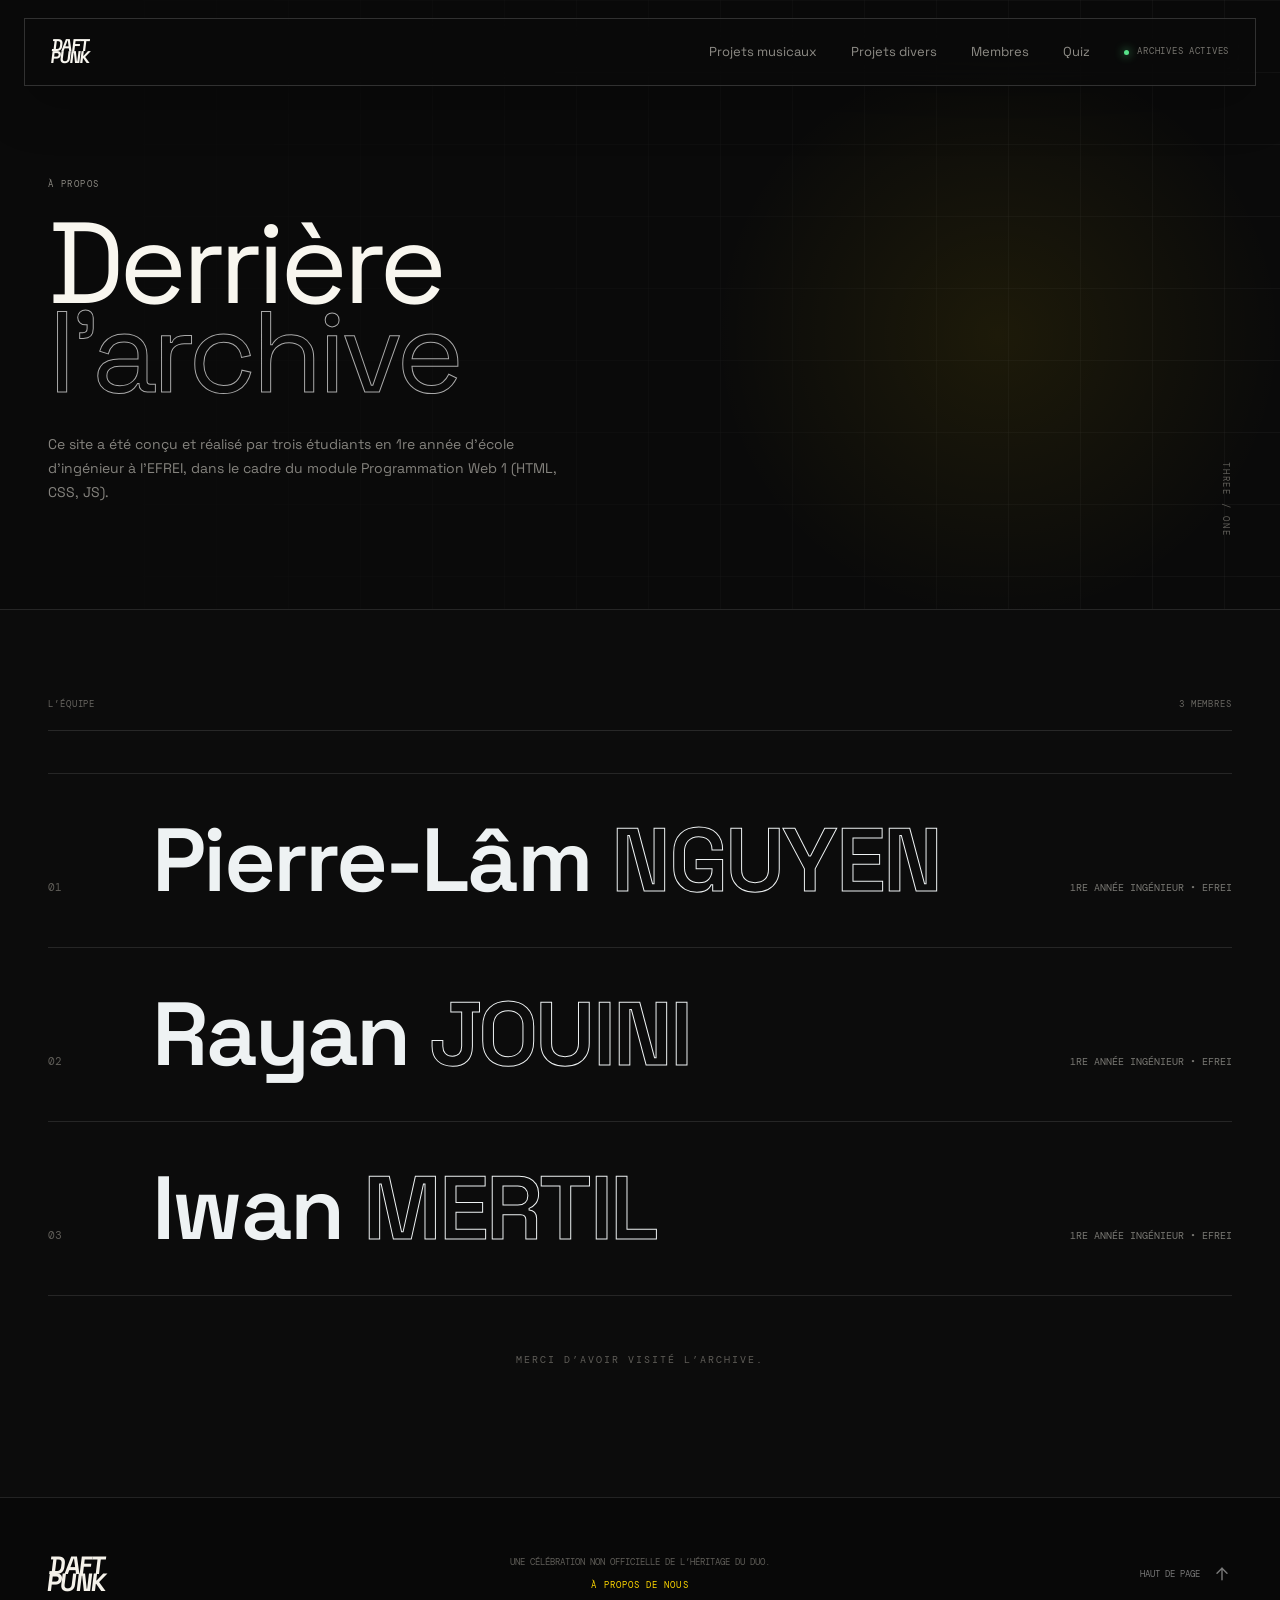
==== a-propos.html @ 089f153e "Ajout de apropos + optimisation du css." ====
<!doctype html>
<html lang="fr">
<head>
    <meta charset="UTF-8">
    <meta name="viewport" content="width=device-width, initial-scale=1.0">
    <title>À propos de nous — Daft Punk Archives</title>
    <meta name="description" content="L’équipe derrière Daft Punk Archives : Pierre-Lâm NGUYEN, Rayan JOUINI et Iwan MERTIL.">
    <link rel="icon" href="favicon.svg" type="image/svg+xml">
    <link rel="preconnect" href="https://fonts.googleapis.com">
    <link rel="preconnect" href="https://fonts.gstatic.com" crossorigin>
    <link rel="stylesheet" href="https://fonts.googleapis.com/css2?family=DM+Mono:wght@300;400;500&family=Space+Grotesk:wght@400;500;600;700&display=swap">
    <link rel="stylesheet" href="css/style.css">
</head>
<body id="top">
<a class="skip-link" href="#contenu">Aller au contenu</a>

<nav class="nav-shell subpage-nav" aria-label="Navigation principale">
    <a class="wordmark" href="index.html" aria-label="Retour à l’accueil"><span>DAFT</span><span>PUNK</span></a>
    <div class="nav-links" id="menu">
        <a href="projets-musicaux.html">Projets musicaux</a>
        <a href="projets-divers.html">Projets divers</a>
        <a href="projets-membres.html">Membres</a>
        <a href="projets-quiz.html">Quiz</a>
        <span class="nav-status"><i></i>Archives actives</span>
    </div>
    <button class="menu-button" type="button" aria-label="Ouvrir le menu" aria-expanded="false" aria-controls="menu">
        <svg aria-hidden="true" fill="none" height="20" viewBox="0 0 24 24" width="20">
            <g stroke="currentColor" stroke-linecap="round" stroke-linejoin="round" stroke-width="1.7">
                <path d="M4 7h16"/><path d="M4 12h16"/><path d="M4 17h16"/>
            </g>
        </svg>
    </button>
</nav>

<header class="subpage-hero">
    <div class="subpage-grid" aria-hidden="true"></div>
    <span class="section-index">À PROPOS</span>
    <h1>Derrière<br><i>l’archive</i></h1>
    <p>
        Ce site a été conçu et réalisé par trois étudiants en 1re année
        d’école d’ingénieur à l’EFREI, dans le cadre du module
        Programmation Web 1 (HTML, CSS, JS).
    </p>
    <span class="subpage-kicker">THREE / ONE</span>
</header>

<main class="subpage-main" id="contenu">
    <div class="subpage-toolbar">
        <span>L’équipe</span>
        <span></span>
        <span class="result-count">3 membres</span>
    </div>

    <ol class="credits">
        <li class="credit">
            <span class="credit-number">01</span>
            <h2>Pierre-Lâm <i>NGUYEN</i></h2>
            <span class="credit-role">1re année ingénieur • EFREI</span>
        </li>

        <li class="credit">
            <span class="credit-number">02</span>
            <h2>Rayan <i>JOUINI</i></h2>
            <span class="credit-role">1re année ingénieur • EFREI</span>
        </li>

        <li class="credit">
            <span class="credit-number">03</span>
            <h2>Iwan <i>MERTIL</i></h2>
            <span class="credit-role">1re année ingénieur • EFREI</span>
        </li>
    </ol>

    <p class="credits-end">Merci d’avoir visité l’archive.</p>
</main>

<footer>
    <a class="wordmark footer-mark" href="index.html" aria-label="Retour à l’accueil"><span>DAFT</span><span>PUNK</span></a>
    <p>Une célébration non officielle de l’héritage du duo.<br><a class="footer-link" href="a-propos.html" aria-current="page">À propos de nous</a></p>
    <a class="back-top" href="#top">Haut de page <svg aria-hidden="true" fill="none" height="20" viewBox="0 0 24 24" width="20"><g stroke="currentColor" stroke-linecap="round" stroke-linejoin="round" stroke-width="1.7"><path d="M5 12h14"/><path d="m13 6 6 6-6 6"/></g></svg></a>
</footer>
</body>
</html>
---- css/style.css ----
/* ==========================================================
   DAFT PUNK ARCHIVES — feuille de style
   1. Variables et base
   2. Navigation
   3. Accueil : hero
   4. Accueil : sections (index, musique, divers, membres)
   5. Footer
   6. Fenêtres (albums) et quiz
   7. Sous-pages (en-tête, albums, projets divers, membres)
   8. Photos
   9. Page À propos
   10. Responsive et accessibilité
   ========================================================== */


/* ---------- 1. Variables et base ---------- */
:root {
  --black: #0a0a0a;
  --ink: #10100f;
  --cream: #f0ede4;
  --white: #f8f6ef;
  --gold: #ffd700;
  --cyan: #62e6f2;
  --mono: "DM Mono", ui-monospace, Menlo, Consolas, monospace;
  /* Marge latérale : 48px minimum, contenu centré sur 1320px max */
  --gutter: max(48px, calc((100vw - 1320px) / 2));
}

* {
  box-sizing: border-box;
}

html {
  line-height: 1.5;
  scroll-behavior: smooth;
}

body {
  margin: 0;
  min-width: 320px;
  overflow-x: hidden;
  background: var(--black);
  color: #f5f2ea;
  font-family: "Space Grotesk", "Helvetica Neue", Arial, sans-serif;
  font-synthesis: none; /* pas de faux gras / faux italique */
}

h1, h2, h3, h4, h5, h6 {
  font-size: inherit;
  font-weight: inherit;
}

a {
  color: inherit;
  text-decoration: none;
}

small {
  font-size: 80%;
}

img, svg, video {
  display: block;
}

img, video {
  max-width: 100%;
  height: auto;
}

button {
  border: 0;
  border-radius: 0;
  background: transparent;
  color: inherit;
  font: inherit;
  letter-spacing: inherit;
  cursor: pointer;
}

button:focus-visible,
a:focus-visible {
  outline: 2px solid var(--cyan);
  outline-offset: 4px;
}

.skip-link {
  position: absolute;
  z-index: 200;
  top: -60px;
  left: 12px;
  padding: 10px 16px;
  background: var(--gold);
  color: #090909;
  font-size: 13px;
  font-weight: 600;
}

.skip-link:focus {
  top: 12px;
}

/* Petits textes en police mono (réutilisés partout) */
.section-index,
.card-eyebrow {
  color: #8b8982;
  font-family: var(--mono);
  font-size: 9px;
  letter-spacing: 0.16em;
  text-transform: uppercase;
}


/* ---------- 2. Navigation ---------- */
.nav-shell {
  position: fixed;
  z-index: 50;
  top: 18px;
  left: 50%;
  display: flex;
  align-items: center;
  justify-content: space-between;
  width: min(1320px, calc(100% - 48px));
  height: 68px;
  padding: 0 26px;
  border: 1px solid rgba(255, 255, 255, 0.16);
  background: rgba(10, 10, 10, 0.72);
  box-shadow: 0 18px 50px rgba(0, 0, 0, 0.25);
  backdrop-filter: blur(18px);
  transform: translateX(-50%);
}

.wordmark {
  display: grid;
  font-weight: 700;
  font-style: italic;
  line-height: 0.68;
  letter-spacing: -0.06em;
  transform: skew(-7deg);
}

.nav-shell .wordmark {
  font-size: 17px;
}

.subpage-nav .wordmark {
  color: var(--white);
}

.nav-links {
  display: flex;
  align-items: center;
  gap: 34px;
}

.nav-links a {
  position: relative;
  padding: 8px 0;
  color: #d7d4cc;
  font-size: 13px;
  transition: color 180ms ease;
}

.subpage-nav .nav-links a {
  color: #8e8c86;
}

/* Soulignement doré qui apparaît au survol */
.nav-links a::after {
  position: absolute;
  bottom: 0;
  left: 0;
  width: 0;
  height: 1px;
  content: "";
  background: var(--gold);
  transition: width 180ms ease;
}

.nav-links a:hover,
.nav-links a.active {
  color: var(--white);
}

.nav-links a:hover::after,
.nav-links a.active::after {
  width: 100%;
}

.nav-status {
  display: flex;
  align-items: center;
  gap: 8px;
  color: #77756f;
  font-family: var(--mono);
  font-size: 9px;
  letter-spacing: 0.08em;
  text-transform: uppercase;
}

.nav-status i {
  width: 5px;
  height: 5px;
  border-radius: 50%;
  background: #57e389;
  box-shadow: 0 0 10px #57e389;
}

.menu-button {
  display: none;
  padding: 8px;
}


/* ---------- 3. Accueil : hero ---------- */
.hero {
  position: relative;
  z-index: 0;
  display: grid;
  grid-template-columns: repeat(12, 1fr);
  align-items: center;
  height: 100vh;
  min-height: 800px;
  max-height: 940px;
  padding: 130px var(--gutter) 70px;
  overflow: hidden;
  background:
    radial-gradient(circle at 80% 40%, rgba(255, 215, 0, 0.09), transparent 30%),
    linear-gradient(90deg, #0a0a0a 45%, #0d0d0c);
}

/* Quadrillage de fond (hero et en-têtes des sous-pages) */
.hero-grid,
.subpage-grid {
  position: absolute;
  z-index: -1;
  inset: 0;
  background-image:
    linear-gradient(rgba(255, 255, 255, 0.3) 1px, transparent 1px),
    linear-gradient(90deg, rgba(255, 255, 255, 0.3) 1px, transparent 1px);
  background-size: 72px 72px;
  opacity: 0.09;
  mask-image: linear-gradient(to right, transparent 25%, black);
}

.hero-copy {
  z-index: 3;
  grid-column: 1 / span 6;
  padding-top: 30px;
}

.eyebrow {
  display: flex;
  align-items: center;
  gap: 14px;
  margin-bottom: 24px;
  color: var(--gold);
  font-family: var(--mono);
  font-size: 10px;
  letter-spacing: 0.22em;
  text-transform: uppercase;
}

.eyebrow-line {
  width: 34px;
  height: 1px;
  background: var(--gold);
}

.hero h1 {
  margin: 0;
  color: var(--white);
  font-size: clamp(64px, 7.6vw, 118px);
  line-height: 0.82;
  letter-spacing: -0.045em;
}

/* Texte en contour (lettres vides) */
.hero h1 span {
  color: transparent;
  -webkit-text-stroke: 1px rgba(255, 255, 255, 0.7);
}

.hero-copy > p {
  max-width: 540px;
  margin: 34px 0 0;
  color: #9d9b95;
  font-size: 16px;
  line-height: 1.75;
}

.hero-actions {
  display: flex;
  align-items: center;
  gap: 28px;
  margin-top: 34px;
}

.primary-button {
  display: flex;
  align-items: center;
  gap: 28px;
  padding: 16px 20px;
  background: var(--gold);
  color: #090909;
  font-size: 13px;
  font-weight: 600;
  transition: transform 180ms ease, box-shadow 180ms ease;
}

.primary-button:hover {
  transform: translateY(-2px);
  box-shadow: 0 0 32px rgba(255, 215, 0, 0.25);
}

.sound-button {
  display: flex;
  align-items: center;
  gap: 12px;
  padding: 0;
  color: #aaa8a1;
  font-size: 12px;
}

.sound-button span {
  display: grid;
  place-items: center;
  width: 40px;
  height: 40px;
  border: 1px solid #444;
  border-radius: 50%;
  color: #fff;
}

.sound-button b {
  font-weight: 400;
}

/* Petites barres façon égaliseur */
.sound-button i {
  width: 34px;
  height: 8px;
  background: repeating-linear-gradient(90deg, #b8b6af 0 2px, transparent 2px 5px);
  opacity: 0.45;
}

.hero-visual {
  position: absolute;
  z-index: 1;
  right: max(30px, calc((100vw - 1390px) / 2));
  bottom: 34px;
  width: min(720px, 52vw);
  height: 700px;
}

/* Casques dessinés : affichés seulement si la photo ne charge pas */
.hero-visual .helmet {
  position: absolute;
  bottom: 0;
}

.hero-silver {
  left: 0;
  width: 57%;
}

.hero-gold {
  right: -2%;
  width: 61%;
}

.visual-label {
  position: absolute;
  z-index: 4;
  display: flex;
  align-items: center;
  gap: 9px;
  color: #777;
  font-family: var(--mono);
  font-size: 9px;
  letter-spacing: 0.12em;
  text-transform: uppercase;
}

.visual-label span {
  color: var(--white);
}

.visual-label-left {
  top: 28%;
  left: -3%;
}

.visual-label-right {
  top: 40%;
  right: -1%;
}

/* Cercles décoratifs */
.hero-orbit {
  position: absolute;
  border: 1px solid rgba(255, 255, 255, 0.07);
  border-radius: 50%;
  pointer-events: none;
}

.hero-orbit-one {
  right: -6vw;
  width: 54vw;
  height: 54vw;
}

.hero-orbit-two {
  right: 4vw;
  width: 36vw;
  height: 36vw;
  border-color: rgba(255, 215, 0, 0.11);
}

.hero-footer {
  position: absolute;
  right: var(--gutter);
  bottom: 30px;
  left: var(--gutter);
  display: flex;
  justify-content: space-between;
  color: #5b5955;
  font-family: var(--mono);
  font-size: 8px;
  letter-spacing: 0.2em;
  text-transform: uppercase;
}

.scroll-mark::before {
  display: inline-block;
  width: 40px;
  height: 1px;
  margin: 0 12px 3px 0;
  content: "";
  background: #4d4b47;
}


/* ---------- 4. Accueil : sections ---------- */
.preview-section,
.side-section {
  padding: 120px var(--gutter);
  color: var(--ink);
}

.preview-section {
  background: var(--cream);
}

.side-section {
  background: #e5e1d8;
}

.music-section {
  padding: 120px var(--gutter) 140px;
  background: #0c0c0c;
}

.section-heading {
  display: grid;
  grid-template-columns: 2fr 1fr;
  align-items: end;
  margin-bottom: 56px;
}

.section-heading h2,
.members-intro h2 {
  margin: 14px 0 0;
  font-size: clamp(46px, 5vw, 72px);
  line-height: 0.95;
  letter-spacing: -0.045em;
}

.section-heading > p {
  max-width: 390px;
  margin: 0;
  color: #73716b;
  font-size: 14px;
  line-height: 1.65;
}

.section-heading.light h2 {
  color: var(--white);
}

.section-heading.light > p {
  color: #888680;
}

/* Index : 3 cartes */
.preview-grid {
  display: grid;
  grid-template-columns: repeat(3, 1fr);
  border-top: 1px solid #c9c5bb;
  border-left: 1px solid #c9c5bb;
}

.preview-card {
  display: flex;
  flex-direction: column;
  justify-content: space-between;
  min-height: 380px;
  padding: 26px;
  border-right: 1px solid #c9c5bb;
  border-bottom: 1px solid #c9c5bb;
  transition: background 220ms ease, color 220ms ease, transform 220ms ease;
}

.preview-card:hover {
  z-index: 1;
  background: var(--ink);
  color: var(--white);
  transform: translateY(-8px);
}

.preview-top {
  display: flex;
  justify-content: space-between;
  color: #88857d;
  font-family: var(--mono);
  font-size: 10px;
}

.preview-card h3 {
  margin: 10px 0;
  font-size: 34px;
  letter-spacing: -0.045em;
}

.preview-card p {
  max-width: 300px;
  margin: 0;
  color: #77756f;
  font-size: 13px;
  line-height: 1.6;
}

.round-arrow {
  display: grid;
  place-items: center;
  align-self: flex-end;
  width: 46px;
  height: 46px;
  border: 1px solid #bbb7ad;
  border-radius: 50%;
  transition: transform 180ms ease;
}

.preview-card:hover .round-arrow {
  border-color: var(--gold);
  color: var(--gold);
  transform: rotate(-25deg);
}

/* Boutons de filtre (page Projets musicaux) */
.filter-row {
  display: flex;
  gap: 8px;
  margin-bottom: 40px;
}

.filter-row button {
  padding: 9px 16px;
  border: 1px solid #333;
  border-radius: 30px;
  color: #797873;
  font-family: var(--mono);
  font-size: 9px;
  text-transform: uppercase;
}

.filter-row button.active {
  border-color: var(--gold);
  background: var(--gold);
  color: #0a0a0a;
}

/* Musique : 4 albums */
.album-grid {
  display: grid;
  grid-template-columns: repeat(4, 1fr);
  gap: 26px;
}

.album-card {
  min-width: 0;
}

.album-art {
  position: relative;
  display: block;
  width: 100%;
  aspect-ratio: 1;
  overflow: hidden;
  border: 1px solid rgba(255, 255, 255, 0.13);
}

/* Voile sombre au survol de la pochette */
.album-art::after {
  position: absolute;
  inset: 0;
  content: "";
  background: rgba(0, 0, 0, 0.35);
  opacity: 0;
  transition: opacity 180ms ease;
}

.album-art:hover::after {
  opacity: 1;
}

/* Couleurs de secours si une pochette ne charge pas */
.album-red   { background: #d10b22; }
.album-gold  { background: #cca000; }
.album-black { background: #111; }
.album-cyan  { background: #1a2427; }

.album-number {
  position: absolute;
  z-index: 2;
  top: 20px;
  left: 20px;
  color: rgba(255, 255, 255, 0.75);
  font-family: var(--mono);
  font-size: 10px;
}

.album-art-title {
  position: absolute;
  top: 50%;
  left: 50%;
  color: #fff;
  font-size: clamp(18px, 2.1vw, 34px);
  font-weight: 700;
  letter-spacing: -0.045em;
  text-transform: uppercase;
  transform: translate(-50%, -50%);
}

.album-disc {
  position: absolute;
  right: 18px;
  bottom: 16px;
  color: rgba(255, 255, 255, 0.35);
}

.album-meta {
  display: flex;
  align-items: flex-start;
  justify-content: space-between;
  padding-top: 18px;
}

.album-meta span {
  color: #5c5a56;
  font-family: var(--mono);
  font-size: 9px;
}

.album-meta h3 {
  margin: 7px 0 5px;
  color: #eeebe3;
  font-size: 17px;
  letter-spacing: -0.02em;
}

.album-meta p {
  margin: 0;
  color: #77756f;
  font-size: 11px;
}

.album-meta button {
  display: grid;
  place-items: center;
  width: 38px;
  height: 38px;
  border: 1px solid #333;
  border-radius: 50%;
  color: #aaa;
  transition: border-color 180ms ease, color 180ms ease;
}

.album-meta button:hover {
  border-color: var(--cyan);
  color: var(--cyan);
}

/* Projets divers : mosaïque de 4 tuiles */
.masonry {
  display: grid;
  grid-template-columns: 1.3fr 0.7fr;
  grid-template-rows: 380px 330px 320px;
  gap: 18px;
}

.feature-tile {
  position: relative;
  display: block;
  padding: 24px;
  overflow: hidden;
  background: #111;
  color: #fff;
}

.feature-tile .photo {
  transition: transform 0.6s ease;
}

.feature-tile:hover .photo,
.feature-tile:focus-visible .photo {
  transform: scale(1.04);
}

/* Voile sombre en bas de la tuile pour garder le texte lisible */
.feature-tile::after {
  position: absolute;
  z-index: 2;
  inset: 0;
  content: "";
  background: linear-gradient(to top, rgba(0, 0, 0, 0.92), rgba(0, 0, 0, 0.75) 35%, transparent 70%);
  pointer-events: none;
}

/* Étiquette en pastille en haut de la tuile */
.tile-index {
  position: relative;
  z-index: 3;
  display: inline-block;
  padding: 6px 10px;
  border-radius: 999px;
  background: rgba(0, 0, 0, 0.6);
  color: #fff;
  font-family: var(--mono);
  font-size: 10px;
  letter-spacing: 0.12em;
  text-transform: uppercase;
}

.tile-content {
  position: absolute;
  z-index: 3;
  right: 24px;
  bottom: 24px;
  left: 24px;
}

.tile-kicker {
  display: block;
  margin-bottom: 6px;
  font-family: var(--mono);
  font-size: 10px;
  letter-spacing: 0.14em;
  text-transform: uppercase;
}

.tile-content h3 {
  margin: 0 0 8px;
  color: #fff;
  font-size: 34px;
  letter-spacing: -0.045em;
  text-shadow: 0 2px 14px rgba(0, 0, 0, 0.6);
}

.tile-content p {
  max-width: 390px;
  margin: 0;
  color: rgba(255, 255, 255, 0.82);
  font-size: 12px;
}

/* Réglages propres à chaque tuile (couleur d'accent + cadrage de l'image) */
.interstella .tile-kicker { color: #ffd23f; }
.interstella .photo { object-position: 30% center; }

.alive { background: #120814; }
.alive .tile-kicker { color: #ff8a5c; }
.alive .photo { object-position: center 40%; }

.tron {
  grid-column: 1 / -1;
  background: #031417;
}
.tron .tile-kicker { color: var(--cyan); }
.tron .photo { object-position: center 55%; }

/* Electroma : image à fond blanc, donc tuile claire et texte noir */
.electroma {
  grid-row: span 2;
  min-height: 728px;
  background: #fff;
  color: #111;
}
.electroma::after { display: none; }
.electroma .photo {
  inset: 70px 0 auto;
  height: 62%;
}
.electroma .tile-index { background: #111; }
.electroma .tile-kicker { color: #c0392b; }
.electroma .tile-content h3 {
  color: #111;
  text-shadow: none;
}
.electroma .tile-content p { color: #444; }

/* Membres (accueil) */
.members-section {
  background: #080808;
}

.members-intro {
  display: grid;
  grid-template-columns: 1fr 2fr 1fr;
  align-items: end;
  gap: 30px;
  padding: 120px var(--gutter) 70px;
}

.members-intro h2 {
  margin: 0;
  color: var(--white);
}

.members-intro p {
  margin: 0;
  color: #77756f;
  font-size: 13px;
  line-height: 1.7;
}

.member-split {
  display: grid;
  grid-template-columns: 1fr 1fr;
  min-height: 720px;
}

.member {
  position: relative;
  min-width: 0;
  overflow: hidden;
  border-top: 1px solid #282828;
}

.member-silver {
  border-right: 1px solid #282828;
  background: radial-gradient(circle at 50% 40%, #262a2c, #0a0a0a 64%);
}

.member-gold {
  background: radial-gradient(circle at 50% 40%, #342c13, #0a0a0a 64%);
}

.member-number {
  position: absolute;
  z-index: 2;
  top: 30px;
  left: 32px;
  color: #777;
  font-family: var(--mono);
  font-size: 10px;
}

.member-copy {
  position: absolute;
  z-index: 3;
  right: 40px;
  bottom: 48px;
  left: 40px;
}

.member-copy > span {
  color: #83817b;
  font-family: var(--mono);
  font-size: 9px;
  letter-spacing: 0.15em;
  text-transform: uppercase;
}

.member-copy h3 {
  margin: 12px 0 14px;
  font-size: clamp(36px, 4vw, 58px);
  line-height: 0.9;
  letter-spacing: -0.045em;
}

.member-silver h3 {
  color: #e9edef;
}

.member-gold h3 {
  color: var(--gold);
}

.member-copy p {
  margin: 0;
  color: #777;
  font-family: var(--mono);
  font-size: 9px;
  text-transform: uppercase;
}


/* ---------- 5. Footer ---------- */
footer {
  display: grid;
  grid-template-columns: 1fr 2fr 1fr;
  align-items: center;
  padding: 58px var(--gutter);
  border-top: 1px solid #232323;
  background: #080808;
}

.footer-mark {
  justify-self: start;
  font-size: 25px;
}

footer p {
  margin: 0;
  color: #5f5d58;
  font-family: var(--mono);
  font-size: 9px;
  text-align: center;
  text-transform: uppercase;
}

.footer-link {
  display: inline-block;
  margin-top: 10px;
  color: var(--gold);
  letter-spacing: 0.12em;
}

.footer-link:hover,
.footer-link:focus-visible {
  text-decoration: underline;
}

.back-top {
  display: flex;
  align-items: center;
  gap: 12px;
  justify-self: end;
  color: #777;
  font-family: var(--mono);
  font-size: 9px;
  text-transform: uppercase;
}

.back-top svg {
  transform: rotate(-90deg);
}


/* ---------- 6. Fenêtres (albums) et quiz ---------- */
.track-modal {
  position: relative;
  width: min(580px, 100%);
  padding: 42px;
  border: 1px solid #353535;
  background: #111;
  box-shadow: 0 40px 100px #000;
}

/* Fenêtre <dialog> des albums */
dialog.track-modal {
  max-height: 85vh;
  margin: auto;
  overflow-y: auto;
  color: var(--white);
}

dialog.track-modal::backdrop {
  background: rgba(0, 0, 0, 0.8);
}

.modal-close {
  position: absolute;
  top: 24px;
  right: 24px;
  display: grid;
  place-items: center;
  width: 38px;
  height: 38px;
  border: 1px solid #3b3b3b;
  border-radius: 50%;
}

.track-modal h2 {
  margin: 18px 0 34px;
  font-size: clamp(36px, 6vw, 60px);
  line-height: 0.92;
  letter-spacing: -0.045em;
}

dialog.track-modal h2 {
  margin-right: 40px;
}

/* Liste de réponses du quiz */
.track-list {
  border-bottom: 1px solid #2d2d2d;
}

.track-list button {
  display: grid;
  grid-template-columns: 35px 1fr auto;
  align-items: center;
  width: 100%;
  padding: 16px 4px;
  border-top: 1px solid #2d2d2d;
  text-align: left;
}

.track-list button:hover {
  color: var(--gold);
}

.track-list span,
.modal-note {
  color: #777;
  font-family: var(--mono);
  font-size: 9px;
  text-transform: uppercase;
}

.track-list strong {
  font-size: 14px;
  font-weight: 500;
}

.modal-note {
  margin: 20px 0 0;
}


/* ---------- 7. Sous-pages ---------- */
.subpage-hero {
  position: relative;
  z-index: 0;
  min-height: 610px;
  padding: 170px var(--gutter) 70px;
  overflow: hidden;
  border-bottom: 1px solid #262626;
  background:
    radial-gradient(circle at 78% 55%, rgba(255, 215, 0, 0.08), transparent 27%),
    #0a0a0a;
}

.subpage-grid {
  opacity: 0.12;
  mask-image: linear-gradient(to right, transparent, black);
}

.subpage-hero h1 {
  max-width: 900px;
  margin: 26px 0;
  color: var(--white);
  font-size: clamp(78px, 9vw, 132px);
  line-height: 0.77;
  letter-spacing: -0.045em;
}

.subpage-hero h1 i {
  color: transparent;
  font-style: normal;
  -webkit-text-stroke: 1px rgba(255, 255, 255, 0.65);
}

.subpage-hero p {
  max-width: 520px;
  margin: 36px 0 0;
  color: #85837e;
  font-size: 14px;
  line-height: 1.7;
}

/* Petit texte vertical à droite de l'en-tête */
.subpage-kicker {
  position: absolute;
  right: var(--gutter);
  bottom: 72px;
  color: #5e5c57;
  font-family: var(--mono);
  font-size: 9px;
  letter-spacing: 0.2em;
  writing-mode: vertical-rl;
}

.subpage-main {
  padding: 88px var(--gutter) 130px;
  background: #0c0c0c;
}

.subpage-toolbar {
  display: grid;
  grid-template-columns: 1fr auto 1fr;
  align-items: center;
  margin-bottom: 42px;
  padding-bottom: 18px;
  border-bottom: 1px solid #282828;
}

.subpage-toolbar > span {
  color: #686661;
  font-family: var(--mono);
  font-size: 9px;
  letter-spacing: 0.1em;
  text-transform: uppercase;
}

.subpage-toolbar .filter-row {
  margin: 0;
}

.subpage-toolbar .result-count {
  justify-self: end;
}

/* Projets musicaux : grille d'albums */
.sub-album-grid {
  display: grid;
  grid-template-columns: repeat(4, 1fr);
  gap: 54px 24px;
}

.sub-album-card {
  min-width: 0;
}

.sub-album-art {
  position: relative;
  display: grid;
  place-items: center;
  width: 100%;
  aspect-ratio: 1;
  overflow: hidden;
  border: 1px solid rgba(255, 255, 255, 0.15);
}

/* Bouton « Voir l'album » qui apparaît au survol */
.sub-album-art > button {
  position: absolute;
  z-index: 2;
  bottom: 22px;
  left: 50%;
  display: flex;
  align-items: center;
  gap: 10px;
  padding: 12px 16px;
  background: var(--white);
  color: #0a0a0a;
  font-family: var(--mono);
  font-size: 9px;
  text-transform: uppercase;
  opacity: 0;
  transform: translate(-50%, 16px);
  transition: opacity 220ms ease, transform 220ms ease;
}

.sub-album-art:hover > button,
.sub-album-art:focus-within > button {
  opacity: 1;
  transform: translate(-50%, 0);
}

.sub-album-info {
  display: flex;
  align-items: flex-end;
  justify-content: space-between;
  gap: 20px;
  padding-top: 18px;
}

.sub-album-info span,
.sub-album-info p {
  color: #77756f;
  font-family: var(--mono);
  font-size: 9px;
  text-transform: uppercase;
}

.sub-album-info h2 {
  margin: 6px 0 0;
  color: var(--white);
  font-size: 18px;
  letter-spacing: -0.03em;
}

.sub-album-info p {
  margin: 0 0 2px;
  text-align: right;
}

/* Projets divers : une ligne image + texte par projet */
.side-project-list {
  display: grid;
  gap: 1px;
}

.side-project-row {
  display: grid;
  grid-template-columns: 1.15fr 0.85fr;
  min-height: 520px;
  background: #0c0c0c;
}

/* Une ligne sur deux : l'image passe à droite */
.side-project-row:nth-child(even) .side-project-visual {
  order: 2;
}

.side-project-visual {
  position: relative;
  min-height: 520px;
  overflow: hidden;
}

.side-project-visual > span {
  position: absolute;
  z-index: 4;
  top: 24px;
  left: 26px;
  color: rgba(255, 255, 255, 0.65);
  font-family: var(--mono);
  font-size: 9px;
}

/* Interstella : l'image garde sa hauteur naturelle */
.side-project-visual.interstella-visual {
  align-self: center;
  min-height: 0;
}

.interstella-visual .photo {
  position: relative;
  height: auto;
}

.side-project-copy {
  display: flex;
  flex-direction: column;
  justify-content: center;
  padding: 58px;
}

.side-project-copy h2 {
  max-width: 500px;
  margin: 18px 0 24px;
  color: var(--white);
  font-size: clamp(42px, 5vw, 68px);
  line-height: 0.92;
  letter-spacing: -0.045em;
}

.side-project-copy > p {
  max-width: 460px;
  margin: 0;
  color: #83817b;
  font-size: 14px;
  line-height: 1.75;
}

.side-project-copy > div {
  display: flex;
  align-items: center;
  justify-content: space-between;
  margin-top: 50px;
  padding-top: 18px;
  border-top: 1px solid #2c2c2c;
}

.side-project-copy > div > span {
  color: #6e6c67;
  font-family: var(--mono);
  font-size: 9px;
  text-transform: uppercase;
}

/* Membres : deux colonnes */
.profile-grid {
  display: grid;
  grid-template-columns: 1fr 1fr;
  min-height: 900px;
  background: #090909;
}

.profile-silver {
  border-right: 1px solid #282828;
  background: radial-gradient(circle at 50% 28%, #292e30, #090909 50%);
}

.profile-gold {
  background: radial-gradient(circle at 50% 28%, #3c3212, #090909 50%);
}

.profile-silver h2 {
  color: #eef2f3;
}

.profile-gold h2 {
  color: var(--gold);
}

/* Casque dessiné : affiché seulement si la photo ne charge pas */
.profile-helmet {
  position: absolute;
  top: 16px;
  left: 50%;
  width: min(430px, 66%);
  transform: translateX(-50%);
}

.solo-works {
  margin-top: 32px;
}

.solo-works small {
  display: block;
  margin-bottom: 10px;
  color: #787670;
  font-family: var(--mono);
  font-size: 8px;
  letter-spacing: 0.12em;
  text-transform: uppercase;
}

.solo-works > span {
  display: grid;
  grid-template-columns: 32px 1fr auto;
  align-items: center;
  padding: 12px 0;
  border-top: 1px solid #2b2b2b;
  color: #d3d0c8;
  font-size: 13px;
}

.solo-works i {
  color: #62605b;
  font-family: var(--mono);
  font-size: 8px;
  font-style: normal;
}


/* ---------- 8. Photos ---------- */
.photo {
  position: absolute;
  z-index: 1;
  inset: 0;
  width: 100%;
  height: 100%;
  object-fit: cover;
}

/* Photo du duo fondue dans le fond noir : les bords sont effacés
   par un masque en dégradé. */
.photo-hero {
  object-position: center top;
  filter: brightness(0.85) contrast(1.15);
  mask-image: radial-gradient(closest-side ellipse at 50% 40%, #000 58%, transparent 100%);
}

/* Portraits de la section Membres de l'accueil (et casques de secours) */
.photo-portrait,
.member .helmet {
  position: absolute;
  inset: auto;
  top: 55px;
  left: 50%;
  width: min(460px, 70%);
  height: 520px;
  object-fit: contain;
  transform: translateX(-50%);
}

/* Portraits de la page Membres : cadrage sur le casque */
.photo-member {
  object-position: center 15%;
}

/* Quand la photo est chargée (classe ajoutée en JS), on cache l'illustration */
.has-photo > .helmet,
.has-photo > .profile-helmet,
.has-photo > .album-art-title,
.has-photo > .album-disc {
  visibility: hidden;
}


/* ---------- 9. Page À propos ---------- */
.credits {
  margin: 0;
  padding: 0;
  list-style: none;
  border-top: 1px solid #262626;
}

.credit {
  display: grid;
  grid-template-columns: 80px 1fr auto;
  align-items: baseline;
  gap: 24px;
  padding: 44px 0;
  border-bottom: 1px solid #262626;
}

.credit-number {
  color: #5f5d58;
  font-family: var(--mono);
  font-size: 11px;
  transition: color 0.3s ease;
}

.credit h2 {
  margin: 0;
  color: #eef2f3;
  font-size: clamp(40px, 7vw, 96px);
  font-weight: 600;
  line-height: 0.95;
  letter-spacing: -0.03em;
  transition: transform 0.4s ease;
}

/* Le nom de famille est en contour, il se remplit d'or au survol */
.credit h2 i {
  color: transparent;
  font-style: normal;
  -webkit-text-stroke: 1px #eef2f3;
  transition: color 0.3s ease;
}

.credit-role {
  color: #797873;
  font-family: var(--mono);
  font-size: 10px;
  text-transform: uppercase;
  white-space: nowrap;
}

.credit:hover .credit-number {
  color: var(--gold);
}

.credit:hover h2 {
  transform: translateX(14px);
}

.credit:hover h2 i {
  color: var(--gold);
  -webkit-text-stroke: 1px var(--gold);
}

.credits-end {
  margin: 56px 0 0;
  color: #5f5d58;
  font-family: var(--mono);
  font-size: 10px;
  text-align: center;
  text-transform: uppercase;
  letter-spacing: 0.2em;
}


/* ---------- 10. Responsive et accessibilité ---------- */

/* Tablette */
@media (max-width: 1100px) {
  .album-grid,
  .sub-album-grid {
    grid-template-columns: repeat(2, 1fr);
  }
}

@media (max-width: 1024px) {
  .hero {
    min-height: 760px;
  }

  .hero-copy {
    grid-column: 1 / span 7;
  }

  .hero-visual {
    right: -60px;
    width: 58vw;
  }

  .masonry {
    grid-template-columns: 1fr 1fr;
  }

  .members-intro {
    grid-template-columns: 1fr 2fr;
  }

  .members-intro p {
    grid-column: 2;
  }
}

@media (max-width: 900px) {
  .side-project-row,
  .profile-grid {
    grid-template-columns: 1fr;
  }

  .side-project-row:nth-child(even) .side-project-visual {
    order: 0;
  }
}

/* Mobile */
@media (max-width: 760px) {
  /* Navigation */
  .nav-shell {
    top: 12px;
    width: calc(100% - 24px);
    height: 58px;
    padding: 0 18px;
  }

  .menu-button {
    display: block;
  }

  .nav-links {
    position: absolute;
    top: 66px;
    right: 0;
    left: 0;
    display: none;
    flex-direction: column;
    align-items: flex-start;
    gap: 10px;
    padding: 22px;
    border: 1px solid #333;
    background: #101010;
  }

  .nav-links.is-open {
    display: flex;
  }

  /* Hero */
  .hero {
    display: block;
    height: auto;
    min-height: 820px;
    max-height: none;
    padding: 120px 24px 50px;
  }

  .hero-copy {
    position: relative;
    z-index: 5;
    padding: 0;
  }

  .hero h1 {
    font-size: clamp(58px, 20vw, 82px);
  }

  .hero-copy > p {
    max-width: 92%;
    font-size: 14px;
  }

  .hero-actions {
    flex-direction: column;
    align-items: flex-start;
    gap: 18px;
  }

  .hero-visual {
    right: -35%;
    bottom: 10px;
    width: 125%;
    height: 470px;
    opacity: 0.76;
  }

  .visual-label,
  .hero-footer {
    display: none;
  }

  /* Sections de l'accueil */
  .preview-section,
  .side-section,
  .music-section {
    padding: 82px 24px;
  }

  .section-heading {
    display: block;
    margin-bottom: 36px;
  }

  .section-heading h2,
  .members-intro h2 {
    font-size: 48px;
  }

  .section-heading > p {
    margin-top: 22px;
  }

  .preview-grid,
  .album-grid,
  .sub-album-grid {
    grid-template-columns: 1fr;
  }

  .preview-card {
    min-height: 310px;
  }

  .album-art-title {
    font-size: 34px;
  }

  .filter-row {
    overflow-x: auto;
    padding-bottom: 8px;
  }

  .masonry {
    display: flex;
    flex-direction: column;
  }

  .feature-tile {
    min-height: 420px;
  }

  .electroma {
    min-height: 600px;
  }

  .members-intro {
    display: block;
    padding: 82px 24px 52px;
  }

  .members-intro h2 {
    margin: 18px 0 26px;
  }

  .member-split {
    grid-template-columns: 1fr;
  }

  .member {
    min-height: 640px;
  }

  .member-silver {
    border-right: 0;
  }

  /* Footer : le texte passe sous le logo pour garder le lien « À propos » */
  footer {
    grid-template-columns: 1fr auto;
    gap: 30px;
    padding: 48px 24px;
  }

  footer p {
    grid-column: 1 / -1;
    text-align: left;
  }

  .track-modal {
    padding: 34px 24px 28px;
  }

  /* Sous-pages */
  .subpage-hero {
    min-height: 560px;
    padding: 130px 24px 60px;
  }

  .subpage-hero h1 {
    font-size: clamp(64px, 21vw, 88px);
  }

  .subpage-kicker,
  .subpage-toolbar .result-count {
    display: none;
  }

  .subpage-main {
    padding: 62px 24px 90px;
  }

  .subpage-toolbar {
    display: block;
  }

  .subpage-toolbar > span {
    display: block;
    margin-bottom: 16px;
  }

  /* Sur mobile (pas de survol), le bouton « Voir l'album » est toujours visible */
  .sub-album-art > button {
    opacity: 1;
    transform: translate(-50%, 0);
  }

  .side-project-list {
    padding: 72px 24px 90px;
  }

  .side-project-visual {
    min-height: 400px;
  }

  .side-project-copy {
    padding: 40px 24px 60px;
  }

  .profile-helmet {
    width: 84%;
  }

  /* À propos */
  .credit {
    grid-template-columns: 1fr;
    gap: 12px;
    padding: 32px 0;
  }

  .credit h2 i {
    display: block;
  }
}

/* Moins d'animations pour les personnes qui le demandent */
@media (prefers-reduced-motion: reduce) {
  html {
    scroll-behavior: auto;
  }

  *,
  *::before,
  *::after {
    transition: none !important;
  }

  .credit:hover h2 {
    transform: none;
  }
}
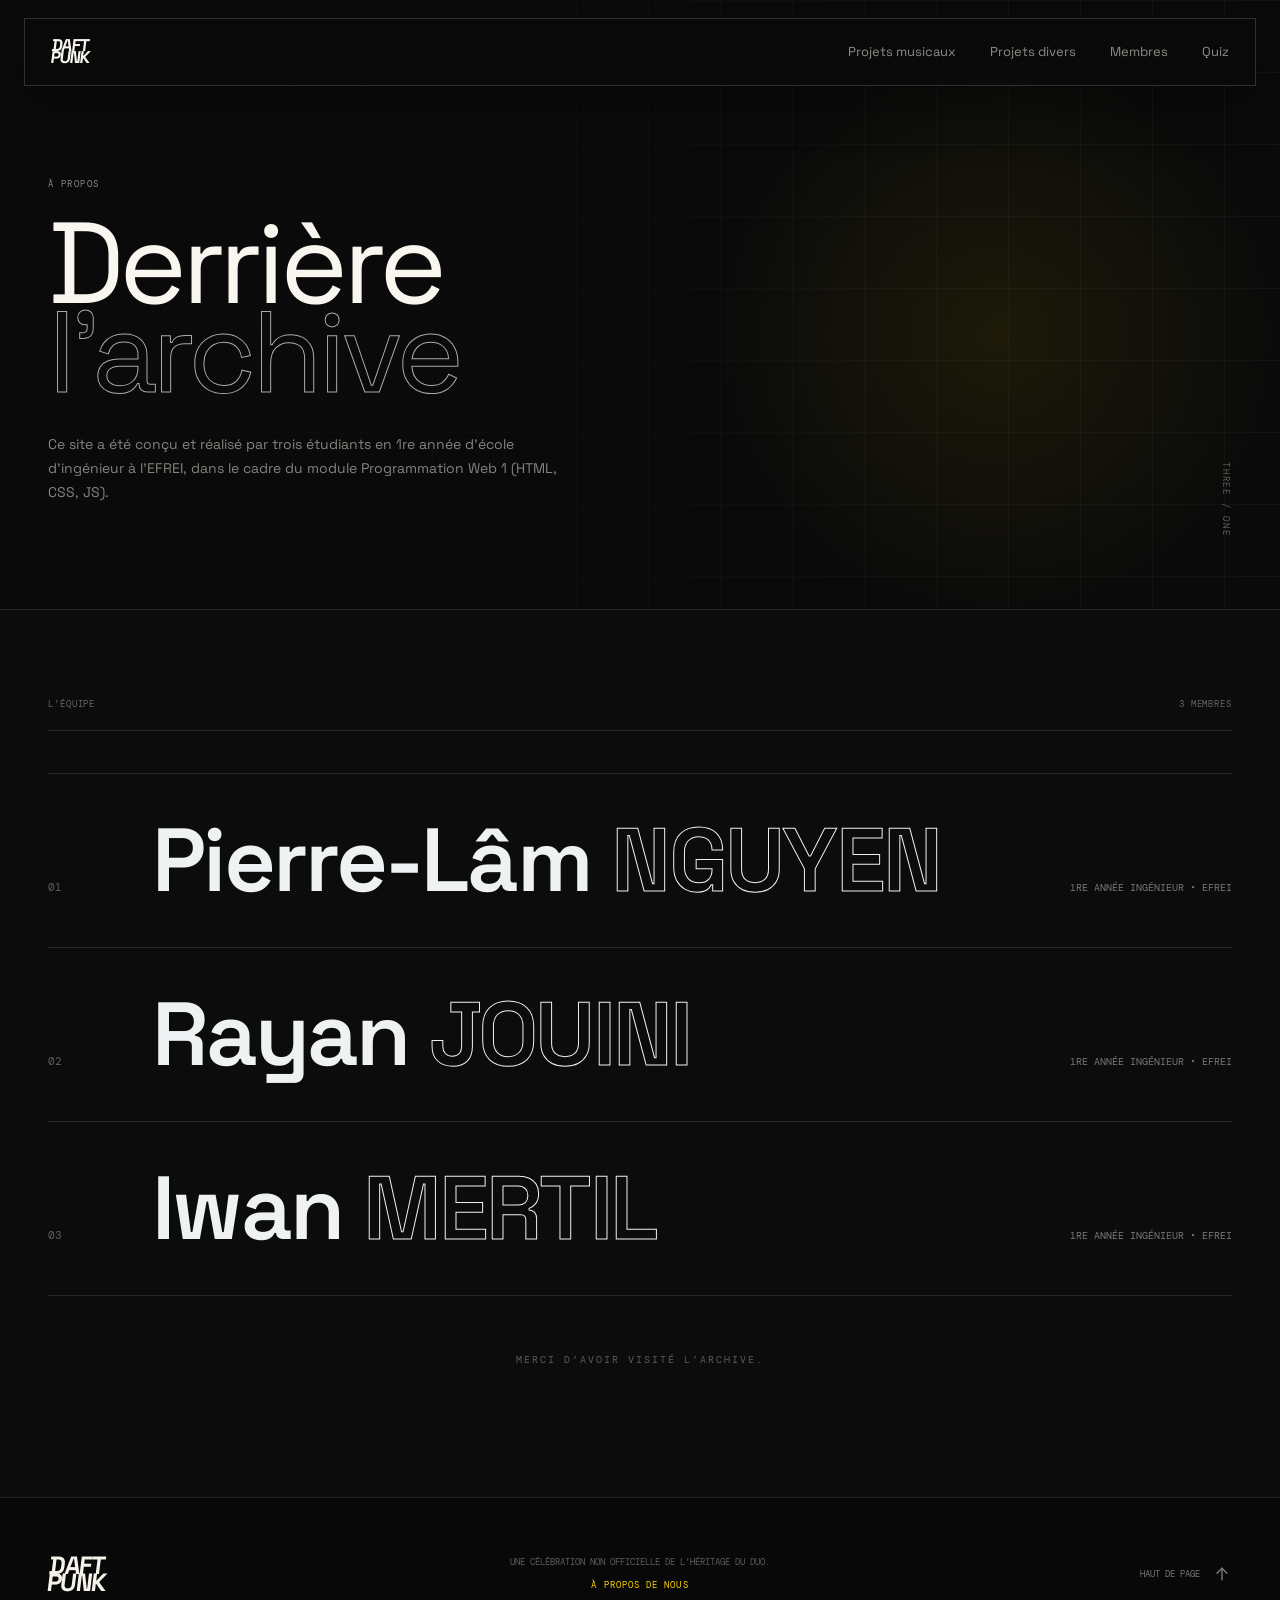
==== commit 995dd782: "supression de quelque element futile." ====
--- a/a-propos.html
+++ b/a-propos.html
@@ -20,9 +20,7 @@
         <a href="projets-musicaux.html">Projets musicaux</a>
         <a href="projets-divers.html">Projets divers</a>
         <a href="projets-membres.html">Membres</a>
-        <a href="projets-quiz.html">Quiz</a>
-        <span class="nav-status"><i></i>Archives actives</span>
-    </div>
+        <a href="projets-quiz.html">Quiz</a>    </div>
     <button class="menu-button" type="button" aria-label="Ouvrir le menu" aria-expanded="false" aria-controls="menu">
         <svg aria-hidden="true" fill="none" height="20" viewBox="0 0 24 24" width="20">
             <g stroke="currentColor" stroke-linecap="round" stroke-linejoin="round" stroke-width="1.7">
@@ -79,5 +77,6 @@
     <p>Une célébration non officielle de l’héritage du duo.<br><a class="footer-link" href="a-propos.html" aria-current="page">À propos de nous</a></p>
     <a class="back-top" href="#top">Haut de page <svg aria-hidden="true" fill="none" height="20" viewBox="0 0 24 24" width="20"><g stroke="currentColor" stroke-linecap="round" stroke-linejoin="round" stroke-width="1.7"><path d="M5 12h14"/><path d="m13 6 6 6-6 6"/></g></svg></a>
 </footer>
+<script src="js/site.js" defer></script>
 </body>
 </html>
--- a/css/style.css
+++ b/css/style.css
@@ -1,17 +1,3 @@
-/* ==========================================================
-   DAFT PUNK ARCHIVES — feuille de style
-   1. Variables et base
-   2. Navigation
-   3. Accueil : hero
-   4. Accueil : sections (index, musique, divers, membres)
-   5. Footer
-   6. Fenêtres (albums) et quiz
-   7. Sous-pages (en-tête, albums, projets divers, membres)
-   8. Photos
-   9. Page À propos
-   10. Responsive et accessibilité
-   ========================================================== */
-
 
 /* ---------- 1. Variables et base ---------- */
 :root {
@@ -187,25 +173,6 @@
   width: 100%;
 }
 
-.nav-status {
-  display: flex;
-  align-items: center;
-  gap: 8px;
-  color: #77756f;
-  font-family: var(--mono);
-  font-size: 9px;
-  letter-spacing: 0.08em;
-  text-transform: uppercase;
-}
-
-.nav-status i {
-  width: 5px;
-  height: 5px;
-  border-radius: 50%;
-  background: #57e389;
-  box-shadow: 0 0 10px #57e389;
-}
-
 .menu-button {
   display: none;
   padding: 8px;
@@ -313,6 +280,7 @@
   box-shadow: 0 0 32px rgba(255, 215, 0, 0.25);
 }
 
+/* Bouton secondaire (utilisé dans le quiz) */
 .sound-button {
   display: flex;
   align-items: center;
@@ -322,26 +290,8 @@
   font-size: 12px;
 }
 
-.sound-button span {
-  display: grid;
-  place-items: center;
-  width: 40px;
-  height: 40px;
-  border: 1px solid #444;
-  border-radius: 50%;
-  color: #fff;
-}
-
 .sound-button b {
   font-weight: 400;
-}
-
-/* Petites barres façon égaliseur */
-.sound-button i {
-  width: 34px;
-  height: 8px;
-  background: repeating-linear-gradient(90deg, #b8b6af 0 2px, transparent 2px 5px);
-  opacity: 0.45;
 }
 
 .hero-visual {
@@ -842,9 +792,53 @@
 
 .member {
   position: relative;
+  display: block;
   min-width: 0;
   overflow: hidden;
   border-top: 1px solid #282828;
+  cursor: pointer;
+}
+
+.member .photo-portrait,
+.member .helmet {
+  transition: transform 0.5s ease;
+}
+
+.member:hover .photo-portrait,
+.member:hover .helmet,
+.member:focus-visible .photo-portrait,
+.member:focus-visible .helmet {
+  transform: translateX(-50%) scale(1.04);
+}
+
+.member-more {
+  display: inline-block;
+  margin-top: 18px;
+  color: var(--gold);
+  font-family: var(--mono);
+  font-size: 10px;
+  letter-spacing: 0.15em;
+  text-transform: uppercase;
+  transition: transform 0.3s ease;
+}
+
+.member:hover .member-more,
+.member:focus-visible .member-more {
+  transform: translateX(6px);
+}
+
+.members-link {
+  display: inline-block;
+  margin-top: 14px;
+  color: var(--gold);
+  font-family: var(--mono);
+  font-size: 10px;
+  letter-spacing: 0.15em;
+  text-transform: uppercase;
+}
+
+.members-link:hover {
+  text-decoration: underline;
 }
 
 .member-silver {
@@ -970,6 +964,7 @@
 
 /* Fenêtre <dialog> des albums */
 dialog.track-modal {
+  position: fixed; /* reste centré à l’écran, sans remonter en haut de la page */
   max-height: 85vh;
   margin: auto;
   overflow-y: auto;
